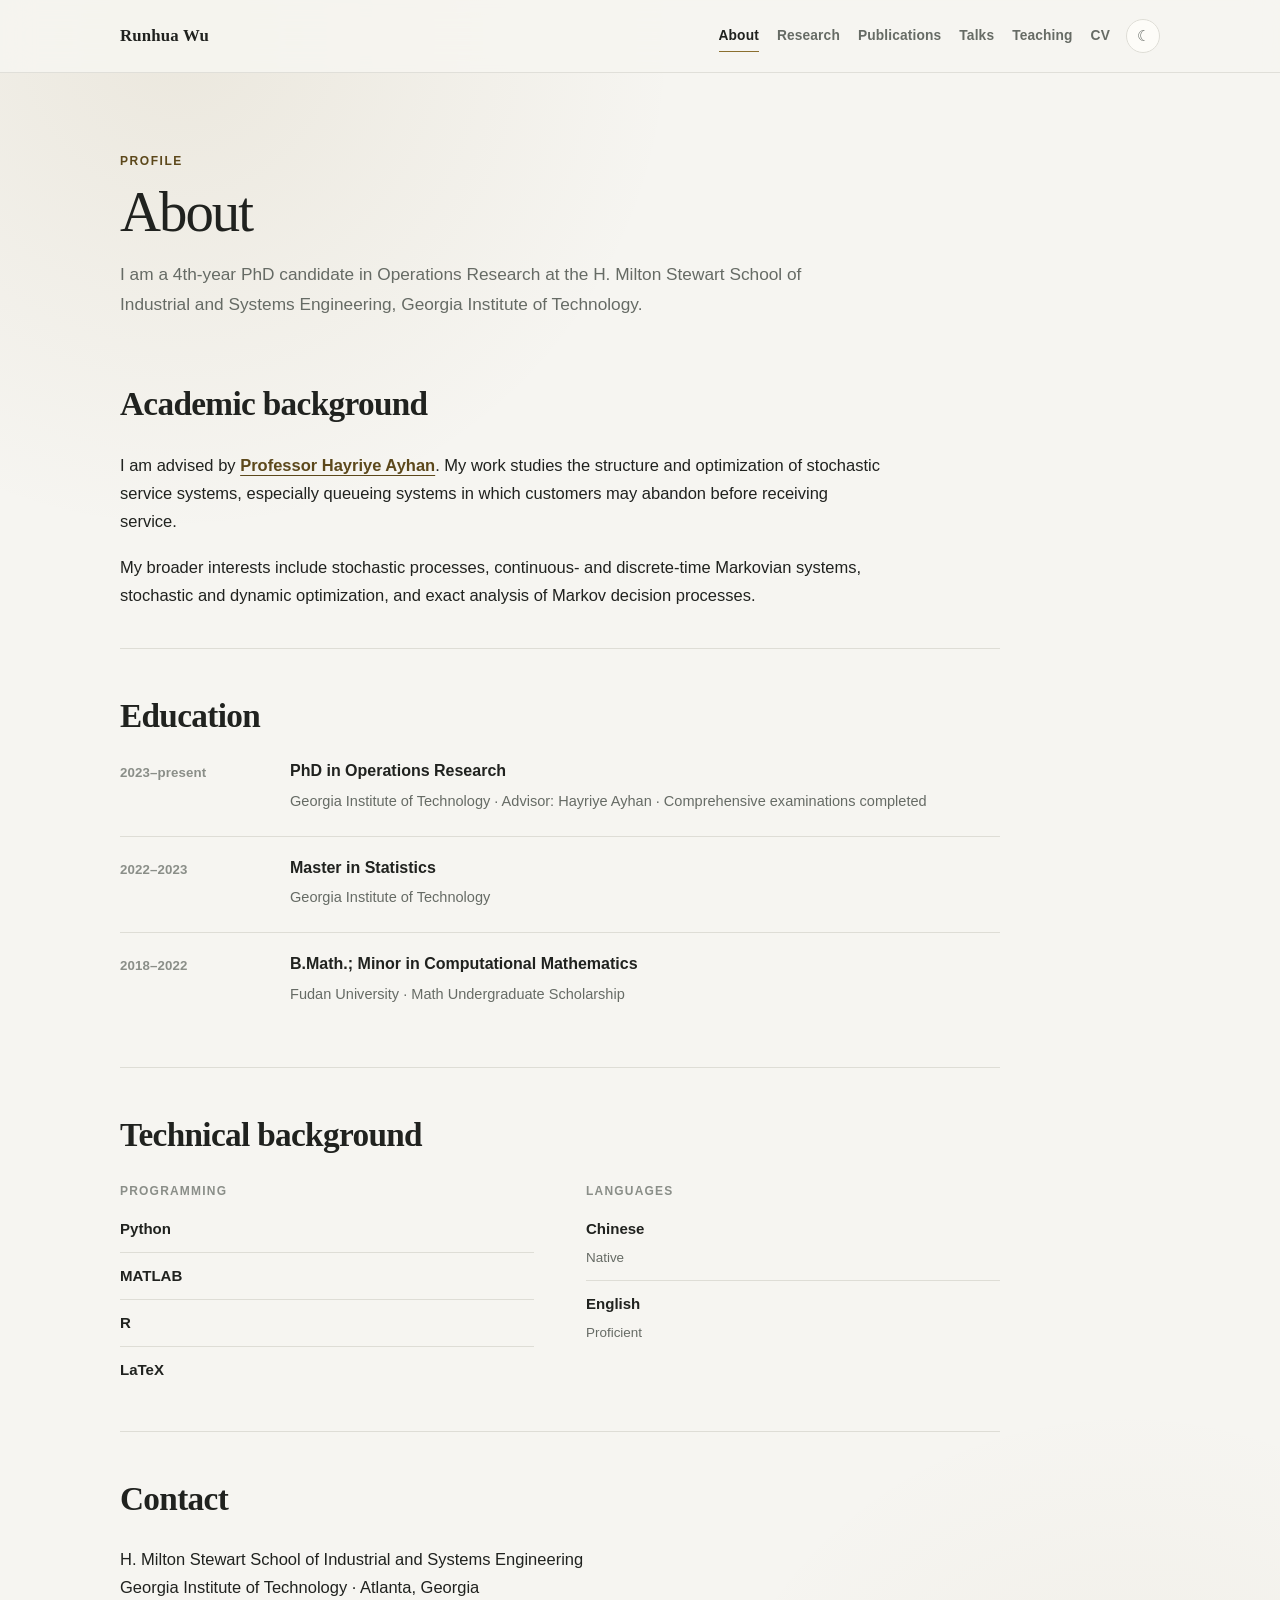
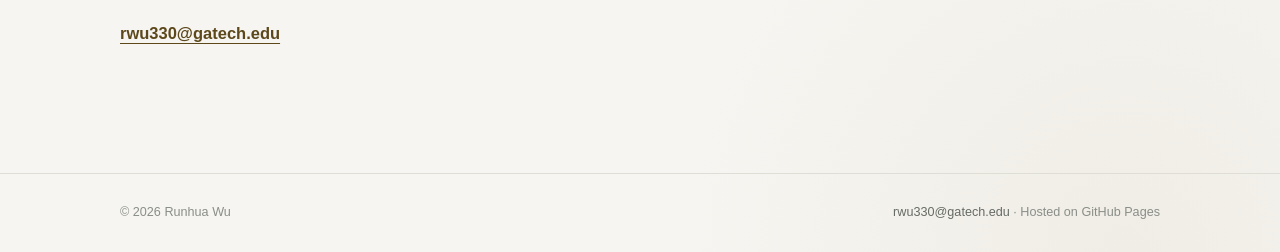
==== about/index.html @ 628d37e5 "Build multipage academic website" ====
<!doctype html>
<html lang="en">
<head>
  <meta charset="utf-8">
  <meta name="viewport" content="width=device-width, initial-scale=1">
  <meta name="description" content="Academic background, education, and technical background of Runhua Wu.">
  <meta name="author" content="Runhua Wu">
  <meta name="theme-color" content="#f6f5f1">
  <link rel="canonical" href="https://runhua-wu.github.io/about/">
  <link rel="icon" href="/favicon.svg" type="image/svg+xml">
  <title>About | Runhua Wu</title>
  <script>
    (() => {
      const saved = localStorage.getItem('runhua-theme');
      const preferred = window.matchMedia && window.matchMedia('(prefers-color-scheme: dark)').matches ? 'dark' : 'light';
      document.documentElement.dataset.theme = saved || preferred;
    })();
  </script>
  <link rel="stylesheet" href="/assets/site.css">
</head>
<body>

<a class="skip-link" href="#main-content">Skip to content</a>
<header class="site-header">
  <div class="shell nav-row">
    <a class="brand" href="/">Runhua Wu</a>
    <div class="nav-side">
      <nav class="site-nav" aria-label="Primary navigation">
        <a href="/about/" aria-current="page">About</a><a href="/research/">Research</a><a href="/publications/">Publications</a><a href="/talks/">Talks</a><a href="/teaching/">Teaching</a><a href="/Runhua_Wu_CV.pdf">CV</a>
      </nav>
      <button class="theme-toggle" type="button" data-theme-toggle aria-label="Use dark theme" title="Use dark theme">☾</button>
    </div>
  </div>
</header>

<main class="page-main shell" id="main-content">
  <header class="page-header">
    <p class="page-kicker">Profile</p>
    <h1 class="page-title">About</h1>
    <p class="page-intro">I am a 4th-year PhD candidate in Operations Research at the H. Milton Stewart School of Industrial and Systems Engineering, Georgia Institute of Technology.</p>
  </header>

  <div class="content-stack">
    <section class="content-section">
      <h2 class="section-title">Academic background</h2>
      <div class="prose">
        <p>I am advised by <a href="https://www.isye.gatech.edu/users/hayriye-ayhan">Professor Hayriye Ayhan</a>. My work studies the structure and optimization of stochastic service systems, especially queueing systems in which customers may abandon before receiving service.</p>
        <p>My broader interests include stochastic processes, continuous- and discrete-time Markovian systems, stochastic and dynamic optimization, and exact analysis of Markov decision processes.</p>
      </div>
    </section>

    <section class="content-section">
      <h2 class="section-title">Education</h2>
      <ul class="timeline">
        <li class="timeline-item">
          <div class="timeline-date">2023–present</div>
          <div class="timeline-body">
            <h3>PhD in Operations Research</h3>
            <p>Georgia Institute of Technology · Advisor: Hayriye Ayhan · Comprehensive examinations completed</p>
          </div>
        </li>
        <li class="timeline-item">
          <div class="timeline-date">2022–2023</div>
          <div class="timeline-body">
            <h3>Master in Statistics</h3>
            <p>Georgia Institute of Technology</p>
          </div>
        </li>
        <li class="timeline-item">
          <div class="timeline-date">2018–2022</div>
          <div class="timeline-body">
            <h3>B.Math.; Minor in Computational Mathematics</h3>
            <p>Fudan University · Math Undergraduate Scholarship</p>
          </div>
        </li>
      </ul>
    </section>

    <section class="content-section">
      <h2 class="section-title">Technical background</h2>
      <div class="two-column">
        <div>
          <h3 class="mini-heading">Programming</h3>
          <ul class="clean-list">
            <li><strong>Python</strong></li>
            <li><strong>MATLAB</strong></li>
            <li><strong>R</strong></li>
            <li><strong>LaTeX</strong></li>
          </ul>
        </div>
        <div>
          <h3 class="mini-heading">Languages</h3>
          <ul class="clean-list">
            <li><strong>Chinese</strong><span>Native</span></li>
            <li><strong>English</strong><span>Proficient</span></li>
          </ul>
        </div>
      </div>
    </section>

    <!-- PERSONAL INTERESTS: enable this section after choosing the wording.
    <section class="content-section">
      <h2 class="section-title">Beyond academia</h2>
      <div class="prose">
        <p>Outside academia, I enjoy ...</p>
      </div>
    </section>
    -->

    <section class="content-section">
      <h2 class="section-title">Contact</h2>
      <div class="prose">
        <p>H. Milton Stewart School of Industrial and Systems Engineering<br>Georgia Institute of Technology · Atlanta, Georgia</p>
        <p><a href="mailto:rwu330@gatech.edu">rwu330@gatech.edu</a></p>
      </div>
    </section>
  </div>
</main>

<footer class="site-footer">
  <div class="shell footer-row">
    <span>© 2026 Runhua Wu</span>
    <span><a href="mailto:rwu330@gatech.edu">rwu330@gatech.edu</a> · Hosted on GitHub Pages</span>
  </div>
</footer>
<script src="/assets/site.js"></script>
</body>
</html>
---- assets/site.css ----
:root {
  color-scheme: light;
  --bg: #f6f5f1;
  --surface: rgba(255, 255, 252, 0.82);
  --surface-solid: #fffefa;
  --text: #20221f;
  --muted: #666b65;
  --faint: #8a8e88;
  --line: #deddd6;
  --line-strong: #c9c6ba;
  --accent: #8b6f2f;
  --accent-soft: #eee6d1;
  --accent-ink: #5c481b;
  --shadow: 0 24px 70px rgba(31, 33, 29, 0.08);
  --shadow-small: 0 10px 30px rgba(31, 33, 29, 0.055);
  --max: 1040px;
  --reading: 760px;
}

:root[data-theme="dark"] {
  color-scheme: dark;
  --bg: #151715;
  --surface: rgba(29, 32, 29, 0.86);
  --surface-solid: #1c1f1c;
  --text: #f0eee7;
  --muted: #a9ada6;
  --faint: #858a83;
  --line: #343832;
  --line-strong: #4c5149;
  --accent: #d3b260;
  --accent-soft: #302a1b;
  --accent-ink: #e1c476;
  --shadow: 0 24px 70px rgba(0, 0, 0, 0.28);
  --shadow-small: 0 10px 30px rgba(0, 0, 0, 0.22);
}

* { box-sizing: border-box; }
html { scroll-behavior: smooth; }
body {
  margin: 0;
  min-height: 100vh;
  background:
    radial-gradient(circle at 14% 2%, color-mix(in srgb, var(--accent) 10%, transparent), transparent 31rem),
    radial-gradient(circle at 88% 100%, color-mix(in srgb, var(--accent) 6%, transparent), transparent 28rem),
    var(--bg);
  color: var(--text);
  font-family: Inter, ui-sans-serif, -apple-system, BlinkMacSystemFont, "Segoe UI", "Noto Sans", sans-serif;
  font-size: 16.5px;
  line-height: 1.72;
  -webkit-font-smoothing: antialiased;
  text-rendering: optimizeLegibility;
}

a { color: inherit; }
a:focus-visible, button:focus-visible {
  outline: 3px solid color-mix(in srgb, var(--accent) 55%, transparent);
  outline-offset: 4px;
}

.skip-link {
  position: fixed;
  top: 10px;
  left: 10px;
  z-index: 100;
  transform: translateY(-160%);
  padding: 8px 12px;
  border-radius: 8px;
  background: var(--text);
  color: var(--bg);
  text-decoration: none;
}
.skip-link:focus { transform: translateY(0); }

.site-header {
  position: sticky;
  top: 0;
  z-index: 40;
  border-bottom: 1px solid color-mix(in srgb, var(--line) 86%, transparent);
  background: color-mix(in srgb, var(--bg) 88%, transparent);
  backdrop-filter: blur(16px) saturate(130%);
}

.shell {
  width: min(calc(100% - 40px), var(--max));
  margin: 0 auto;
}

.nav-row {
  min-height: 72px;
  display: flex;
  align-items: center;
  justify-content: space-between;
  gap: 30px;
}

.brand {
  flex: 0 0 auto;
  color: var(--text);
  font-family: Georgia, "Times New Roman", "Noto Serif CJK SC", serif;
  font-size: 1.05rem;
  font-weight: 700;
  letter-spacing: 0.01em;
  text-decoration: none;
}

.nav-side {
  min-width: 0;
  display: flex;
  align-items: center;
  justify-content: flex-end;
  gap: 16px;
}

.site-nav {
  display: flex;
  align-items: center;
  justify-content: flex-end;
  gap: 3px 18px;
  overflow-x: auto;
  scrollbar-width: none;
}
.site-nav::-webkit-scrollbar { display: none; }
.site-nav a {
  position: relative;
  flex: 0 0 auto;
  padding: 7px 0;
  color: var(--muted);
  font-size: 0.86rem;
  font-weight: 650;
  letter-spacing: 0.01em;
  text-decoration: none;
}
.site-nav a::after {
  content: "";
  position: absolute;
  left: 0;
  right: 100%;
  bottom: 3px;
  height: 1px;
  background: var(--accent);
  transition: right 160ms ease;
}
.site-nav a:hover,
.site-nav a[aria-current="page"] { color: var(--text); }
.site-nav a:hover::after,
.site-nav a[aria-current="page"]::after { right: 0; }

.theme-toggle {
  width: 34px;
  height: 34px;
  flex: 0 0 auto;
  display: inline-grid;
  place-items: center;
  border: 1px solid var(--line);
  border-radius: 999px;
  background: color-mix(in srgb, var(--surface-solid) 80%, transparent);
  color: var(--muted);
  cursor: pointer;
  font: inherit;
  font-size: 0.94rem;
  transition: transform 160ms ease, border-color 160ms ease, color 160ms ease;
}
.theme-toggle:hover {
  transform: translateY(-1px);
  border-color: var(--line-strong);
  color: var(--text);
}

main { min-height: calc(100vh - 151px); }

.home-main {
  display: grid;
  align-items: center;
  padding: clamp(58px, 10vh, 112px) 0 70px;
}

.profile-panel {
  display: grid;
  grid-template-columns: minmax(210px, 286px) minmax(0, 1fr);
  gap: clamp(44px, 7vw, 88px);
  align-items: center;
}

.portrait-frame {
  position: relative;
  width: 100%;
  aspect-ratio: 4 / 5;
  border: 1px solid var(--line-strong);
  border-radius: 18px;
  background:
    linear-gradient(135deg, color-mix(in srgb, var(--surface-solid) 82%, transparent), color-mix(in srgb, var(--accent-soft) 58%, transparent));
  box-shadow: var(--shadow);
  overflow: hidden;
}
.portrait-frame::before,
.portrait-frame::after {
  content: "";
  position: absolute;
  border-radius: 999px;
  border: 1px solid color-mix(in srgb, var(--accent) 28%, transparent);
}
.portrait-frame::before {
  width: 82%;
  aspect-ratio: 1;
  left: -42%;
  top: -24%;
}
.portrait-frame::after {
  width: 52%;
  aspect-ratio: 1;
  right: -24%;
  bottom: -12%;
}
.portrait-frame img {
  width: 100%;
  height: 100%;
  display: block;
  object-fit: cover;
}

.kicker {
  margin: 0 0 13px;
  color: var(--accent-ink);
  font-size: 0.76rem;
  font-weight: 780;
  letter-spacing: 0.13em;
  text-transform: uppercase;
}

h1, h2, h3 {
  font-family: Georgia, "Times New Roman", "Noto Serif CJK SC", serif;
  text-wrap: balance;
}

.profile-name {
  margin: 0 0 25px;
  font-size: clamp(2.75rem, 6.4vw, 4.6rem);
  font-weight: 500;
  letter-spacing: -0.045em;
  line-height: 1.05;
}
.profile-name .cn-name {
  display: inline-block;
  margin-left: 0.28em;
  color: var(--muted);
  font-family: "Noto Serif CJK SC", "Songti SC", SimSun, Georgia, serif;
  font-size: 0.56em;
  font-weight: 500;
  letter-spacing: 0.02em;
  vertical-align: 0.14em;
}

.profile-intro {
  max-width: 700px;
  margin: 0;
  color: color-mix(in srgb, var(--text) 88%, var(--muted));
  font-family: Georgia, "Times New Roman", serif;
  font-size: clamp(1.08rem, 2vw, 1.27rem);
  line-height: 1.72;
}

.contact-line {
  display: flex;
  flex-wrap: wrap;
  align-items: center;
  gap: 8px 17px;
  margin-top: 25px;
  color: var(--muted);
  font-size: 0.91rem;
}
.contact-line a {
  color: var(--accent-ink);
  font-weight: 700;
  text-decoration-thickness: 1px;
  text-underline-offset: 4px;
}
.contact-line .dot { color: var(--line-strong); }

.home-links {
  display: flex;
  flex-wrap: wrap;
  gap: 10px 12px;
  margin-top: 30px;
}
.home-link {
  display: inline-flex;
  align-items: center;
  gap: 8px;
  min-height: 40px;
  padding: 7px 14px;
  border: 1px solid var(--line);
  border-radius: 999px;
  background: color-mix(in srgb, var(--surface-solid) 72%, transparent);
  color: var(--text);
  font-size: 0.88rem;
  font-weight: 680;
  text-decoration: none;
  box-shadow: 0 2px 0 color-mix(in srgb, var(--line) 45%, transparent);
  transition: transform 150ms ease, border-color 150ms ease, background 150ms ease;
}
.home-link::after { content: "↗"; color: var(--accent); font-size: 0.88em; }
.home-link:hover {
  transform: translateY(-2px);
  border-color: color-mix(in srgb, var(--accent) 45%, var(--line));
  background: var(--surface-solid);
}
.home-link.cv::after { content: "↓"; }

.quick-nav {
  margin-top: clamp(60px, 9vh, 92px);
  padding-top: 28px;
  border-top: 1px solid var(--line);
}
.quick-nav-label {
  margin: 0 0 14px;
  color: var(--faint);
  font-size: 0.72rem;
  font-weight: 760;
  letter-spacing: 0.12em;
  text-transform: uppercase;
}
.quick-nav-grid {
  display: grid;
  grid-template-columns: repeat(3, minmax(0, 1fr));
  gap: 12px;
}
.quick-card {
  min-height: 126px;
  display: flex;
  flex-direction: column;
  justify-content: space-between;
  gap: 16px;
  padding: 19px 20px;
  border: 1px solid var(--line);
  border-radius: 14px;
  background: color-mix(in srgb, var(--surface) 78%, transparent);
  text-decoration: none;
  box-shadow: var(--shadow-small);
  transition: transform 160ms ease, border-color 160ms ease;
}
.quick-card:hover {
  transform: translateY(-3px);
  border-color: color-mix(in srgb, var(--accent) 45%, var(--line));
}
.quick-card strong {
  font-family: Georgia, "Times New Roman", serif;
  font-size: 1.05rem;
  font-weight: 600;
}
.quick-card span {
  color: var(--muted);
  font-size: 0.82rem;
  line-height: 1.5;
}
.quick-card em {
  color: var(--accent);
  font-style: normal;
  align-self: flex-end;
}

.page-main { padding: 78px 0 88px; }
.page-header {
  max-width: var(--reading);
  margin-bottom: 56px;
}
.page-kicker {
  margin: 0 0 9px;
  color: var(--accent-ink);
  font-size: 0.75rem;
  font-weight: 780;
  letter-spacing: 0.13em;
  text-transform: uppercase;
}
.page-title {
  margin: 0 0 18px;
  font-size: clamp(2.35rem, 5vw, 3.55rem);
  line-height: 1.08;
  font-weight: 500;
  letter-spacing: -0.035em;
}
.page-intro {
  max-width: 730px;
  margin: 0;
  color: var(--muted);
  font-size: 1.08rem;
}

.content-stack { max-width: 880px; }
.content-section {
  padding: 38px 0;
  border-top: 1px solid var(--line);
}
.content-section:first-child { border-top: 0; padding-top: 0; }
.section-title {
  margin: 0 0 18px;
  font-size: clamp(1.55rem, 3vw, 2.08rem);
  font-weight: 600;
  letter-spacing: -0.02em;
}
.section-lead {
  max-width: var(--reading);
  margin: 0 0 24px;
  color: var(--muted);
}

.prose { max-width: var(--reading); }
.prose p { margin: 0 0 1.05em; }
.prose p:last-child { margin-bottom: 0; }
.prose a,
.inline-link {
  color: var(--accent-ink);
  font-weight: 650;
  text-decoration-thickness: 1px;
  text-underline-offset: 4px;
}

.tag-list {
  display: flex;
  flex-wrap: wrap;
  gap: 8px;
  margin: 22px 0 0;
  padding: 0;
  list-style: none;
}
.tag-list li {
  padding: 5px 10px;
  border: 1px solid var(--line);
  border-radius: 999px;
  background: color-mix(in srgb, var(--surface-solid) 65%, transparent);
  color: var(--muted);
  font-size: 0.8rem;
}

.timeline { margin: 0; padding: 0; list-style: none; }
.timeline-item {
  display: grid;
  grid-template-columns: 142px minmax(0, 1fr);
  gap: 28px;
  padding: 22px 0;
  border-top: 1px solid var(--line);
}
.timeline-item:first-child { border-top: 0; padding-top: 0; }
.timeline-date {
  color: var(--faint);
  font-size: 0.83rem;
  font-weight: 700;
  letter-spacing: 0.01em;
}
.timeline-body h3 {
  margin: -3px 0 6px;
  font-family: inherit;
  font-size: 1rem;
  font-weight: 750;
  line-height: 1.48;
}
.timeline-body p { margin: 0; color: var(--muted); font-size: 0.91rem; }
.timeline-body ul { margin: 8px 0 0; padding-left: 20px; color: var(--muted); }

.research-grid {
  display: grid;
  grid-template-columns: repeat(2, minmax(0, 1fr));
  gap: 14px;
}
.research-card {
  padding: 24px;
  border: 1px solid var(--line);
  border-radius: 14px;
  background: color-mix(in srgb, var(--surface) 80%, transparent);
  box-shadow: var(--shadow-small);
}
.research-card .number {
  display: block;
  margin-bottom: 20px;
  color: var(--accent);
  font-family: Georgia, "Times New Roman", serif;
  font-size: 0.88rem;
}
.research-card h2,
.research-card h3 {
  margin: 0 0 10px;
  font-family: Georgia, "Times New Roman", serif;
  font-size: 1.28rem;
  font-weight: 600;
}
.research-card p { margin: 0; color: var(--muted); font-size: 0.93rem; }

.pub-group + .pub-group { margin-top: 48px; }
.group-label {
  margin: 0 0 18px;
  color: var(--faint);
  font-size: 0.76rem;
  font-weight: 780;
  letter-spacing: 0.11em;
  text-transform: uppercase;
}
.publication-list { margin: 0; padding: 0; list-style: none; }
.publication-item {
  display: grid;
  grid-template-columns: 132px minmax(0, 1fr);
  gap: 25px;
  padding: 24px 0;
  border-top: 1px solid var(--line);
}
.publication-item:first-child { border-top: 0; padding-top: 0; }
.status {
  width: fit-content;
  padding: 4px 8px;
  border: 1px solid color-mix(in srgb, var(--accent) 28%, var(--line));
  border-radius: 999px;
  background: var(--accent-soft);
  color: var(--accent-ink);
  font-size: 0.67rem;
  font-weight: 800;
  letter-spacing: 0.06em;
  line-height: 1.4;
  text-transform: uppercase;
  white-space: nowrap;
}
.pub-title {
  margin: -3px 0 7px;
  font-family: Georgia, "Times New Roman", serif;
  font-size: 1.12rem;
  font-weight: 600;
  line-height: 1.48;
}
.pub-title a { text-decoration: none; }
.pub-title a:hover { color: var(--accent-ink); text-decoration: underline; text-underline-offset: 4px; }
.pub-meta { margin: 0; color: var(--muted); font-size: 0.91rem; }
.pub-links { display: flex; flex-wrap: wrap; gap: 8px; margin-top: 12px; }
.pub-links a {
  padding: 3px 9px;
  border: 1px solid var(--line);
  border-radius: 999px;
  color: var(--accent-ink);
  font-size: 0.75rem;
  font-weight: 720;
  text-decoration: none;
}
.pub-links a:hover { border-color: var(--accent); }

.two-column {
  display: grid;
  grid-template-columns: repeat(2, minmax(0, 1fr));
  gap: 26px 52px;
}
.mini-heading {
  margin: 0 0 14px;
  color: var(--faint);
  font-family: inherit;
  font-size: 0.75rem;
  font-weight: 800;
  letter-spacing: 0.1em;
  text-transform: uppercase;
}
.clean-list { margin: 0; padding: 0; list-style: none; }
.clean-list li {
  padding: 10px 0;
  border-top: 1px solid var(--line);
}
.clean-list li:first-child { border-top: 0; padding-top: 0; }
.clean-list strong { display: block; font-size: 0.94rem; }
.clean-list span { color: var(--muted); font-size: 0.84rem; }

.note-box {
  padding: 18px 20px;
  border-left: 3px solid var(--accent);
  border-radius: 0 12px 12px 0;
  background: color-mix(in srgb, var(--accent-soft) 58%, transparent);
  color: var(--muted);
  font-size: 0.91rem;
}

.site-footer {
  border-top: 1px solid var(--line);
  color: var(--faint);
  font-size: 0.79rem;
}
.footer-row {
  min-height: 78px;
  display: flex;
  align-items: center;
  justify-content: space-between;
  gap: 24px;
}
.footer-row a { color: var(--muted); text-decoration: none; }
.footer-row a:hover { color: var(--text); }

@media (max-width: 860px) {
  .nav-row { align-items: flex-start; flex-direction: column; gap: 8px; padding: 13px 0 10px; }
  .nav-side { width: 100%; justify-content: space-between; }
  .site-nav { justify-content: flex-start; }
  .profile-panel { grid-template-columns: 200px minmax(0, 1fr); gap: 38px; }
  .quick-nav-grid { grid-template-columns: repeat(2, minmax(0, 1fr)); }
}

@media (max-width: 650px) {
  body { font-size: 16px; }
  .shell { width: min(calc(100% - 28px), var(--max)); }
  .nav-side { position: relative; align-items: flex-start; }
  .site-nav { max-width: calc(100% - 48px); flex-wrap: wrap; overflow: visible; gap: 0 14px; padding-bottom: 2px; }
  .site-nav a { font-size: 0.81rem; }
  .theme-toggle { position: absolute; top: 0; right: 0; }
  .home-main { padding-top: 44px; }
  .profile-panel { grid-template-columns: 1fr; gap: 34px; }
  .portrait-frame { width: min(57vw, 220px); }
  .profile-name { font-size: clamp(2.55rem, 14vw, 3.75rem); }
  .profile-name .cn-name { display: block; margin: 0.28em 0 0; font-size: 0.45em; vertical-align: 0; }
  .quick-nav { margin-top: 58px; }
  .quick-nav-grid,
  .research-grid,
  .two-column { grid-template-columns: 1fr; }
  .page-main { padding: 54px 0 66px; }
  .page-header { margin-bottom: 42px; }
  .timeline-item,
  .publication-item { grid-template-columns: 1fr; gap: 8px; }
  .footer-row { align-items: flex-start; flex-direction: column; justify-content: center; padding: 20px 0; gap: 5px; }
}

@media (prefers-reduced-motion: reduce) {
  *, *::before, *::after { scroll-behavior: auto !important; transition: none !important; }
}

@media print {
  .site-header, .theme-toggle, .home-links, .quick-nav, .site-footer { display: none !important; }
  body { background: #fff; color: #000; }
  .home-main, .page-main { padding: 20px 0; }
  .portrait-frame { box-shadow: none; }
}
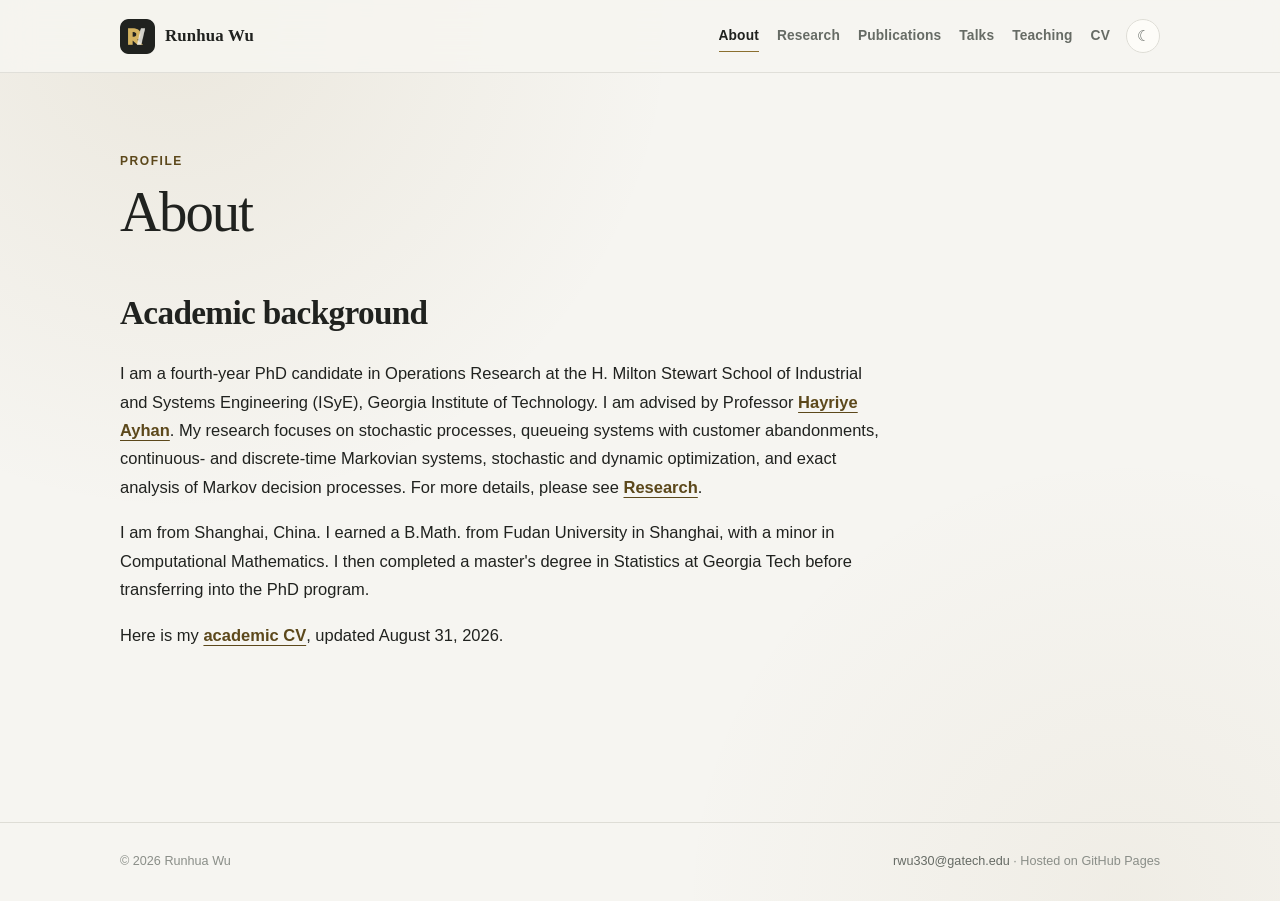
==== commit 4f76d7fd: "Add files via upload" ====
--- a/about/index.html
+++ b/about/index.html
@@ -3,11 +3,12 @@
 <head>
   <meta charset="utf-8">
   <meta name="viewport" content="width=device-width, initial-scale=1">
-  <meta name="description" content="Academic background, education, and technical background of Runhua Wu.">
+  <meta name="description" content="Academic background of Runhua Wu.">
   <meta name="author" content="Runhua Wu">
   <meta name="theme-color" content="#f6f5f1">
   <link rel="canonical" href="https://runhua-wu.github.io/about/">
-  <link rel="icon" href="/favicon.svg" type="image/svg+xml">
+  <link rel="icon" href="/site-icon.png" type="image/png">
+  <link rel="apple-touch-icon" href="/site-icon.png">
   <title>About | Runhua Wu</title>
   <script>
     (() => {
@@ -23,7 +24,10 @@
 <a class="skip-link" href="#main-content">Skip to content</a>
 <header class="site-header">
   <div class="shell nav-row">
-    <a class="brand" href="/">Runhua Wu</a>
+    <a class="brand" href="/" aria-label="Runhua Wu — home">
+      <img class="brand-icon" src="/site-icon.png" alt="" width="35" height="35">
+      <span>Runhua Wu</span>
+    </a>
     <div class="nav-side">
       <nav class="site-nav" aria-label="Primary navigation">
         <a href="/about/" aria-current="page">About</a><a href="/research/">Research</a><a href="/publications/">Publications</a><a href="/talks/">Talks</a><a href="/teaching/">Teaching</a><a href="/Runhua_Wu_CV.pdf">CV</a>
@@ -34,84 +38,18 @@
 </header>
 
 <main class="page-main shell" id="main-content">
-  <header class="page-header">
+  <header class="page-header compact-page-header">
     <p class="page-kicker">Profile</p>
     <h1 class="page-title">About</h1>
-    <p class="page-intro">I am a 4th-year PhD candidate in Operations Research at the H. Milton Stewart School of Industrial and Systems Engineering, Georgia Institute of Technology.</p>
   </header>
 
   <div class="content-stack">
     <section class="content-section">
       <h2 class="section-title">Academic background</h2>
       <div class="prose">
-        <p>I am advised by <a href="https://www.isye.gatech.edu/users/hayriye-ayhan">Professor Hayriye Ayhan</a>. My work studies the structure and optimization of stochastic service systems, especially queueing systems in which customers may abandon before receiving service.</p>
-        <p>My broader interests include stochastic processes, continuous- and discrete-time Markovian systems, stochastic and dynamic optimization, and exact analysis of Markov decision processes.</p>
-      </div>
-    </section>
-
-    <section class="content-section">
-      <h2 class="section-title">Education</h2>
-      <ul class="timeline">
-        <li class="timeline-item">
-          <div class="timeline-date">2023–present</div>
-          <div class="timeline-body">
-            <h3>PhD in Operations Research</h3>
-            <p>Georgia Institute of Technology · Advisor: Hayriye Ayhan · Comprehensive examinations completed</p>
-          </div>
-        </li>
-        <li class="timeline-item">
-          <div class="timeline-date">2022–2023</div>
-          <div class="timeline-body">
-            <h3>Master in Statistics</h3>
-            <p>Georgia Institute of Technology</p>
-          </div>
-        </li>
-        <li class="timeline-item">
-          <div class="timeline-date">2018–2022</div>
-          <div class="timeline-body">
-            <h3>B.Math.; Minor in Computational Mathematics</h3>
-            <p>Fudan University · Math Undergraduate Scholarship</p>
-          </div>
-        </li>
-      </ul>
-    </section>
-
-    <section class="content-section">
-      <h2 class="section-title">Technical background</h2>
-      <div class="two-column">
-        <div>
-          <h3 class="mini-heading">Programming</h3>
-          <ul class="clean-list">
-            <li><strong>Python</strong></li>
-            <li><strong>MATLAB</strong></li>
-            <li><strong>R</strong></li>
-            <li><strong>LaTeX</strong></li>
-          </ul>
-        </div>
-        <div>
-          <h3 class="mini-heading">Languages</h3>
-          <ul class="clean-list">
-            <li><strong>Chinese</strong><span>Native</span></li>
-            <li><strong>English</strong><span>Proficient</span></li>
-          </ul>
-        </div>
-      </div>
-    </section>
-
-    <!-- PERSONAL INTERESTS: enable this section after choosing the wording.
-    <section class="content-section">
-      <h2 class="section-title">Beyond academia</h2>
-      <div class="prose">
-        <p>Outside academia, I enjoy ...</p>
-      </div>
-    </section>
-    -->
-
-    <section class="content-section">
-      <h2 class="section-title">Contact</h2>
-      <div class="prose">
-        <p>H. Milton Stewart School of Industrial and Systems Engineering<br>Georgia Institute of Technology · Atlanta, Georgia</p>
-        <p><a href="mailto:rwu330@gatech.edu">rwu330@gatech.edu</a></p>
+        <p>I am a fourth-year PhD candidate in Operations Research at the H. Milton Stewart School of Industrial and Systems Engineering (ISyE), Georgia Institute of Technology. I am advised by Professor <a href="https://www.isye.gatech.edu/users/hayriye-ayhan">Hayriye Ayhan</a>. My research focuses on stochastic processes, queueing systems with customer abandonments, continuous- and discrete-time Markovian systems, stochastic and dynamic optimization, and exact analysis of Markov decision processes. For more details, please see <a href="/research/">Research</a>.</p>
+        <p>I am from Shanghai, China. I earned a B.Math. from Fudan University in Shanghai, with a minor in Computational Mathematics. I then completed a master's degree in Statistics at Georgia Tech before transferring into the PhD program.</p>
+        <p>Here is my <a href="/Runhua_Wu_CV.pdf">academic CV</a>, updated August 31, 2026.</p>
       </div>
     </section>
   </div>
@@ -125,4 +63,4 @@
 </footer>
 <script src="/assets/site.js"></script>
 </body>
-</html>+</html>
--- a/assets/site.css
+++ b/assets/site.css
@@ -96,12 +96,22 @@
 
 .brand {
   flex: 0 0 auto;
+  display: inline-flex;
+  align-items: center;
+  gap: 10px;
   color: var(--text);
   font-family: Georgia, "Times New Roman", "Noto Serif CJK SC", serif;
   font-size: 1.05rem;
   font-weight: 700;
   letter-spacing: 0.01em;
   text-decoration: none;
+}
+.brand-icon {
+  width: 35px;
+  height: 35px;
+  flex: 0 0 35px;
+  display: block;
+  object-fit: cover;
 }
 
 .nav-side {
@@ -219,11 +229,21 @@
   object-fit: cover;
 }
 
-.kicker {
-  margin: 0 0 13px;
+.affiliation-kicker {
+  display: grid;
+  gap: 2px;
+  margin: 0 0 17px;
   color: var(--accent-ink);
+  font-size: 0.72rem;
+  font-weight: 650;
+  letter-spacing: 0.035em;
+  line-height: 1.45;
+}
+.affiliation-kicker span { display: block; }
+.affiliation-kicker .affiliation-primary {
+  margin-bottom: 2px;
   font-size: 0.76rem;
-  font-weight: 780;
+  font-weight: 800;
   letter-spacing: 0.13em;
   text-transform: uppercase;
 }
@@ -258,6 +278,12 @@
   font-family: Georgia, "Times New Roman", serif;
   font-size: clamp(1.08rem, 2vw, 1.27rem);
   line-height: 1.72;
+}
+.profile-intro a {
+  color: var(--accent-ink);
+  font-weight: 650;
+  text-decoration-thickness: 1px;
+  text-underline-offset: 4px;
 }
 
 .contact-line {
@@ -364,6 +390,7 @@
   max-width: var(--reading);
   margin-bottom: 56px;
 }
+.compact-page-header { margin-bottom: 42px; }
 .page-kicker {
   margin: 0 0 9px;
   color: var(--accent-ink);
@@ -601,11 +628,12 @@
   .site-nav { max-width: calc(100% - 48px); flex-wrap: wrap; overflow: visible; gap: 0 14px; padding-bottom: 2px; }
   .site-nav a { font-size: 0.81rem; }
   .theme-toggle { position: absolute; top: 0; right: 0; }
-  .home-main { padding-top: 44px; }
+  .home-main { padding-top: 44px; padding-bottom: 54px; }
   .profile-panel { grid-template-columns: 1fr; gap: 34px; }
   .portrait-frame { width: min(57vw, 220px); }
   .profile-name { font-size: clamp(2.55rem, 14vw, 3.75rem); }
   .profile-name .cn-name { display: block; margin: 0.28em 0 0; font-size: 0.45em; vertical-align: 0; }
+  .affiliation-kicker { max-width: 34rem; }
   .quick-nav { margin-top: 58px; }
   .quick-nav-grid,
   .research-grid,
